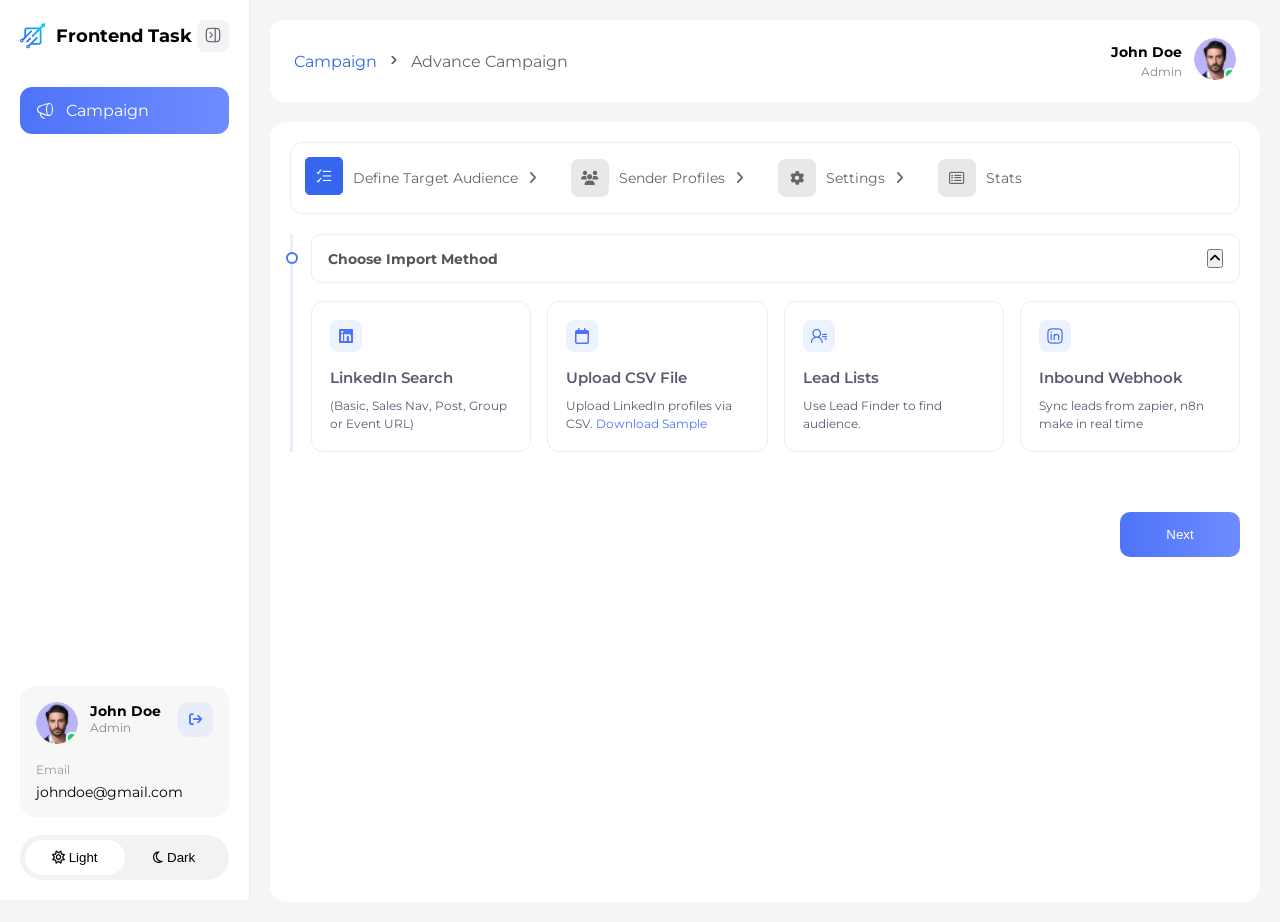
==== advance_campaign.html @ a143067f "first committ" ====
<!DOCTYPE html>
<html lang="en">

<head>
    <meta charset="UTF-8" />
    <meta name="viewport" content="width=device-width, initial-scale=1.0" />
    <title>Campaign Workflow</title>

    <!-- GOOGLE FONT -->
    <link rel="preconnect" href="https://fonts.googleapis.com">
    <link rel="preconnect" href="https://fonts.gstatic.com" crossorigin>

    <link href="https://fonts.googleapis.com/css2?family=Montserrat:wght@400;500;600;700&display=swap" rel="stylesheet">

    <!-- FONT AWESOME -->
    <link rel="stylesheet" href="https://cdnjs.cloudflare.com/ajax/libs/font-awesome/6.5.1/css/all.min.css" />

    <!-- CSS -->
    <link rel="stylesheet" href="advance_campaign.css">
    <link rel="stylesheet" href="style2.css">

</head>

<body>

    <!-- MOBILE MENU BUTTON -->
    <button class="menu-toggle" id="menuToggle">
        <i class="fa-solid fa-bars"></i>
    </button>

    <!-- SIDEBAR -->
    <aside class="sidebar" id="sidebar">

        <!-- LOGO -->
        <div class="logo-section">
            <div class="logo">
                <!-- <i class="fa-solid fa-pen-ruler"></i> -->
                <img src="./assets/Isolation_Mode.svg" alt="">
                <h2>Frontend Task</h2>
            </div>

            <button class="collapse-btn">
                <img src="./assets/panel-right-close.svg" alt="">
            </button>
        </div>

        <!-- MENU -->
        <nav class="menu">
            <a href="#" class="menu-item active">
                <img src="./assets/marketing.svg" alt="">
                <span>Campaign</span>
            </a>
        </nav>

        <!-- BOTTOM PROFILE -->
        <div class="sidebar-bottom">

            <div class="profile-card">

                <div class="profile-top">
                    <div class="profile-info">

                        <img src="./assets/Active.png" alt="Profile">

                        <div>
                            <h4>John Doe</h4>
                            <p>Admin</p>
                        </div>
                    </div>

                    <button class="logout-btn">
                        <i class="fa-solid fa-arrow-right-from-bracket"></i>
                    </button>
                </div>

                <div class="email">
                    <span>Email</span>
                    <p>johndoe@gmail.com</p>
                </div>

            </div>

            <!-- THEME TOGGLE -->
            <div class="theme-toggle">
                <button class="theme-btn active">
                    <i class="fa-regular fa-sun"></i>
                    Light
                </button>

                <button class="theme-btn">
                    <i class="fa-regular fa-moon"></i>
                    Dark
                </button>
            </div>

        </div>

    </aside>

    <!-- MAIN -->

    <main class="main-content">


        <!-- TOPBAR -->
        <header class="topbar">

            <div class="breadcrumb">
                <p style="color: #3666EE;">Campaign</p>
                <span><img src="./assets/⭐️ Icon.svg" alt=""></span>
                <p>Advance Campaign</p>
            </div>


            <div class="top-profile">
                <div class="top-profile-text">
                    <h4>John Doe</h4>
                    <span>Admin</span>
                </div>

                <div class="top-avatar">
                    <img src="./assets/Active.png" alt="Avatar">
                    <span class="status-dot"></span>
                </div>
            </div>

        </header>

        <!-- CONTENT -->

        <section class="content-wrapper">

            <!-- STEPPER -->

            <div class="stepper">

                <div class="step active-step">

                    <div class="step-iconnn">
                        <!-- <i class="fa-solid fa-list-check"></i> -->
                        <img src="./assets/default.png" alt="">
                    </div>

                    <span>Define Target Audience</span>

                    <i class="fa-solid fa-angle-right arrow"></i>

                </div>

                <div class="step">

                    <div class="step-icon">
                        <i class="fa-solid fa-users"></i>
                    </div>

                    <span>Sender Profiles</span>

                    <i class="fa-solid fa-angle-right arrow"></i>

                </div>

                <div class="step">

                    <div class="step-icon">
                        <i class="fa-solid fa-gear"></i>
                    </div>

                    <span>Settings</span>

                    <i class="fa-solid fa-angle-right arrow"></i>

                </div>

                <div class="step">

                    <div class="step-icon">
                        <i class="fa-regular fa-rectangle-list"></i>
                    </div>

                    <span>Stats</span>

                </div>

            </div>

            <!-- IMPORT SECTION -->

            <div class="import-section">

                <!-- HEADER -->

                <div class="import-header">

                    <div class="import-left">
                        <h3>Choose Import Method</h3>
                    </div>
                    <span class="circle"></span>

                    <button class="collapse-import">
                        <i class="fa-solid fa-angle-up"></i>
                    </button>

                </div>

                <!-- CARDS -->

                <div class="import-cards">

                    <!-- CARD -->

                    <div class="import-card">

                        <div class="card-icon">
                            <i class="fa-brands fa-linkedin"></i>
                        </div>

                        <h4>LinkedIn Search</h4>

                        <p>
                            (Basic, Sales Nav, Post,
                            Group or Event URL)
                        </p>

                    </div>

                    <!-- CARD -->

                    <div class="import-card">

                        <div class="card-icon">
                            <i class="fa-regular fa-calendar"></i>
                        </div>

                        <h4>Upload CSV File</h4>

                        <p>
                            Upload LinkedIn profiles
                            via CSV.
                            <a href="#">Download Sample</a>
                        </p>

                    </div>

                    <!-- CARD -->

                    <div class="import-card">

                        <div class="card-icon">
                            <!-- <i class="fa-solid fa-user-plus"></i> -->
                             <img src="./assets//user-list.png">
                        </div>

                        <h4>Lead Lists</h4>

                        <p>
                            Use Lead Finder to find audience.
                        </p>

                    </div>

                    <!-- CARD -->

                    <div class="import-card">

                        <div class="card-icon">
                            <!-- <i class="fa-brands fa-linkedin"></i> -->
                             <img src="./assets/linkedin-01.png">
                        </div>

                        <h4>Inbound Webhook</h4>

                        <p>
                            Sync leads from zapier,
                            n8n make in real time
                        </p>

                    </div>

                </div>

            </div>

            <!-- FOOTER BUTTON -->

            <div class="bottom-btn">

                <button class="next-btn">
                    Next
                </button>

            </div>

        </section>

    </main>




</body>

</html>
    <!-- JS -->
    <script>
        const menuToggle = document.getElementById("menuToggle");
        const sidebar = document.getElementById("sidebar");

        menuToggle.addEventListener("click", () => {
            sidebar.classList.toggle("active");
        });

        /* =========================
   WORKFLOW MODAL
========================= */

        const campaignBtn = document.querySelector(".campaign-btn");
        const workflowModal = document.getElementById("workflowModal");
        const closeModal = document.getElementById("closeModal");
        const secondaryCloseBtn = document.querySelector(".secondary-btn");

        /* OPEN MODAL */

        campaignBtn.addEventListener("click", () => {

            workflowModal.classList.add("active");
            document.body.style.overflow = "hidden";

        });

        /* CLOSE MODAL */

        function closeWorkflowModal() {

            workflowModal.classList.remove("active");
            document.body.style.overflow = "";

        }

        closeModal.addEventListener("click", closeWorkflowModal);

        secondaryCloseBtn.addEventListener("click", closeWorkflowModal);

        /* CLOSE OUTSIDE */

        workflowModal.addEventListener("click", (e) => {

            if (e.target === workflowModal) {
                closeWorkflowModal();
            }

        });

    </script>
---- advance_campaign.css ----
/* =========================
   GLOBAL
========================= */

* {
    margin: 0;
    padding: 0;
    box-sizing: border-box;
}

body {
    font-family: "Montserrat", sans-serif;
    background: #f5f5f7;
    display: flex;
    min-height: 100vh;
    overflow-x: hidden;
}

/* =========================
   MOBILE TOGGLE
========================= */
.menu{
    flex:1;
}
.menu-toggle {
    position: fixed;
    top: 15px;
    left: 15px;
    width: 45px;
    height: 45px;
    border: none;
    background: #4e73f8;
    color: #fff;
    border-radius: 10px;
    font-size: 18px;
    z-index: 999;
    display: none;
}

/* =========================
   SIDEBAR
========================= */

.sidebar {
    width: 250px;
    background: #fff;
    border-right: 1px solid #ececec;

    padding: 20px;

    display: flex;
    flex-direction: column;
    justify-content: space-between;

    position: fixed;
    top: 0;
    left: 0;

    height: 100vh;

    transition: 0.3s ease;
}

/* LOGO */

.logo-section {
    display: flex;
    align-items: center;
    justify-content: space-between;

    margin-bottom: 35px;
}

.logo {
    display: flex;
    align-items: center;
    gap: 10px;
}

.logo i {
    color: #4e73f8;
}

.logo h2 {
    font-size: 18px;
}

/* BUTTON */

.collapse-btn {
    width: 32px;
    height: 32px;

    border: none;

    border-radius: 8px;

    background: #f3f3f3;

    cursor: pointer;
}

/* MENU */

.menu-item {
    display: flex;
    align-items: center;
    gap: 12px;

    padding: 14px 16px;

    border-radius: 12px;

    text-decoration: none;

    color: #666;

    transition: 0.3s ease;
}

.menu-item.active {
    background: linear-gradient(90deg, #4e73f8, #6f8cff);
    color: #fff;
}

/* PROFILE */

.sidebar-bottom {
    display: flex;
    flex-direction: column;
    gap: 18px;
}

.profile-card {
    background: #f7f7f7;
    border-radius: 16px;
    padding: 16px;
}

.profile-top {
    display: flex;
    justify-content: space-between;
}

.profile-info {
    display: flex;
    gap: 12px;
}

.profile-info img {
    width: 42px;
    height: 42px;
    border-radius: 50%;
}

.profile-info h4 {
    font-size: 14px;
}

.profile-info p {
    font-size: 12px;
    color: #888;
}

.logout-btn {
    width: 35px;
    height: 35px;
    border: none;
    background: #e8edf9;
    border-radius: 10px;
    color: #4e73f8;
}

.email {
    margin-top: 15px;
}

.email span {
    font-size: 12px;
    color: #999;
}

.email p {
    font-size: 14px;
    margin-top: 5px;
}

/* THEME */

.theme-toggle {
    display: flex;
    background: #f2f2f2;
    border-radius: 40px;
    padding: 5px;
}

.theme-btn {
    flex: 1;
    padding: 10px;
    border: none;
    background: transparent;
    border-radius: 30px;
}

.theme-btn.active {
    background: #fff;
}

/* =========================
   MAIN
========================= */

.main-content {
    margin-left: 250px;
    width: calc(100% - 250px);
    padding: 20px;
}

/* TOPBAR */

.topbar {
    background: #fff;
    padding: 18px 24px;

    display: flex;
    align-items: center;
    justify-content: space-between;

    border-radius: 14px;

    margin-bottom: 20px;
}

/* BREADCRUMB */

.breadcrumb {
    display: flex;
    align-items: center;
    gap: 10px;

    color: #666;
}

.active-text {
    color: #4e73f8;
}

/* PROFILE */

.top-profile {
    display: flex;
    align-items: center;
    gap: 12px;
}

.top-profile img {
    width: 42px;
    height: 42px;
    border-radius: 50%;
}

.top-profile-text {
    text-align: right;
}

.top-profile-text h4 {
    font-size: 14px;
}

.top-profile-text span {
    font-size: 12px;
    color: #888;
}

/* =========================
   CONTENT
========================= */

.content-wrapper {
    background: #fff;
    border-radius: 16px;
    padding: 20px;
    min-height: calc(100vh - 120px);
}

/* =========================
   STEPPER
========================= */

.stepper {
    display: flex;
    align-items: center;
    gap: 34px;

    padding: 14px;

    border: 1px solid #ececec;
    border-radius: 12px;

    overflow-x: auto;
}

.step {
    display: flex;
    align-items: center;
    gap: 10px;

    white-space: nowrap;

    color: #666;

    font-size: 14px;
}

.step-icon {
    width: 38px;
    height: 38px;

    border-radius: 8px;

    background: #E8E8E8;

    display: flex;
    align-items: center;
    justify-content: center;
}

.active-step .step-icon {
    background: #4e73f8;
    color: #fff;
}

/* =========================
   IMPORT SECTION
========================= */

.import-section {
    margin-top: 20px;

    border-left: 3px solid #EAEFFF;

    position: relative;

    padding-left: 18px;
}

.import-header {
    border: 1px solid #ececec;
    border-radius: 10px;
    padding: 14px 16px;
    display: flex;
    align-items: center;
    justify-content: space-between;
}

.import-left {
    display: flex;
    align-items: center;
    gap: 12px;
}

.circle {

        width: 12px;
    height: 12px;

    border: 2px solid #4e73f8;
    background: #fff;

    border-radius: 50%;

    position: absolute;

    left: -7px;
    top: 18px;
}

.import-header h3 {
    font-size: 14px;
    color: #555;
}

/* IMPORT CARDS */

.import-cards {
    margin-top: 18px;

    display: grid;
    grid-template-columns: repeat(4, 1fr);

    gap: 16px;
}

/* CARD */

.import-card {
    border: 1px solid #ececec;
    border-radius: 12px;

    padding: 18px;

    transition: 0.3s ease;

    cursor: pointer;
}

.import-card:hover {
    border-color: #4e73f8;
    transform: translateY(-3px);
}

.card-icon {
    width: 32px;
    height: 32px;

    border-radius: 8px;

    background: #edf2ff;

    color: #4e73f8;

    display: flex;
    align-items: center;
    justify-content: center;

    margin-bottom: 16px;
}

.import-card h4 {
    font-size: 15px;
    margin-bottom: 10px;
    color: #5E5873;
    font-weight: 600;
}

.import-card p {
    font-size: 12px;
    color: #5E5873;
    line-height: 1.5;
}

.import-card a {
    color: #4e73f8;
    text-decoration: none;
}

/* =========================
   BUTTON
========================= */

.bottom-btn {
    margin-top: 60px;
    display: flex;
    justify-content: flex-end;
}

.next-btn {
    width: 120px;
    height: 45px;

    border: none;

    border-radius: 10px;

    background: linear-gradient(90deg, #4e73f8, #6f8cff);

    color: #fff;

    cursor: pointer;
}

/* =========================
   TABLET
========================= */

@media (max-width: 1024px) {

    .import-cards {
        grid-template-columns: repeat(2, 1fr);
    }

}

/* =========================
   MOBILE
========================= */

@media (max-width: 768px) {

    .menu-toggle {
        display: block;
    }

    .sidebar {
        left: -100%;
        z-index: 1000;
    }

    .sidebar.active {
        left: 0;
    }

    .main-content {
        margin-left: 0;
        width: 100%;
        padding: 15px;
    }

    .topbar {
        margin-top: 55px;
    }

    .top-profile-text {
        display: none;
    }

    .import-cards {
        grid-template-columns: 1fr;
    }

    .stepper {
        overflow-x: auto;
    }

}

/* =========================
   SMALL MOBILE
========================= */

@media (max-width: 480px) {

    .topbar {
        flex-direction: column;
        align-items: flex-start;
        gap: 15px;
    }

    .bottom-btn {
        justify-content: center;
    }

    .next-btn {
        width: 100%;
    }

}
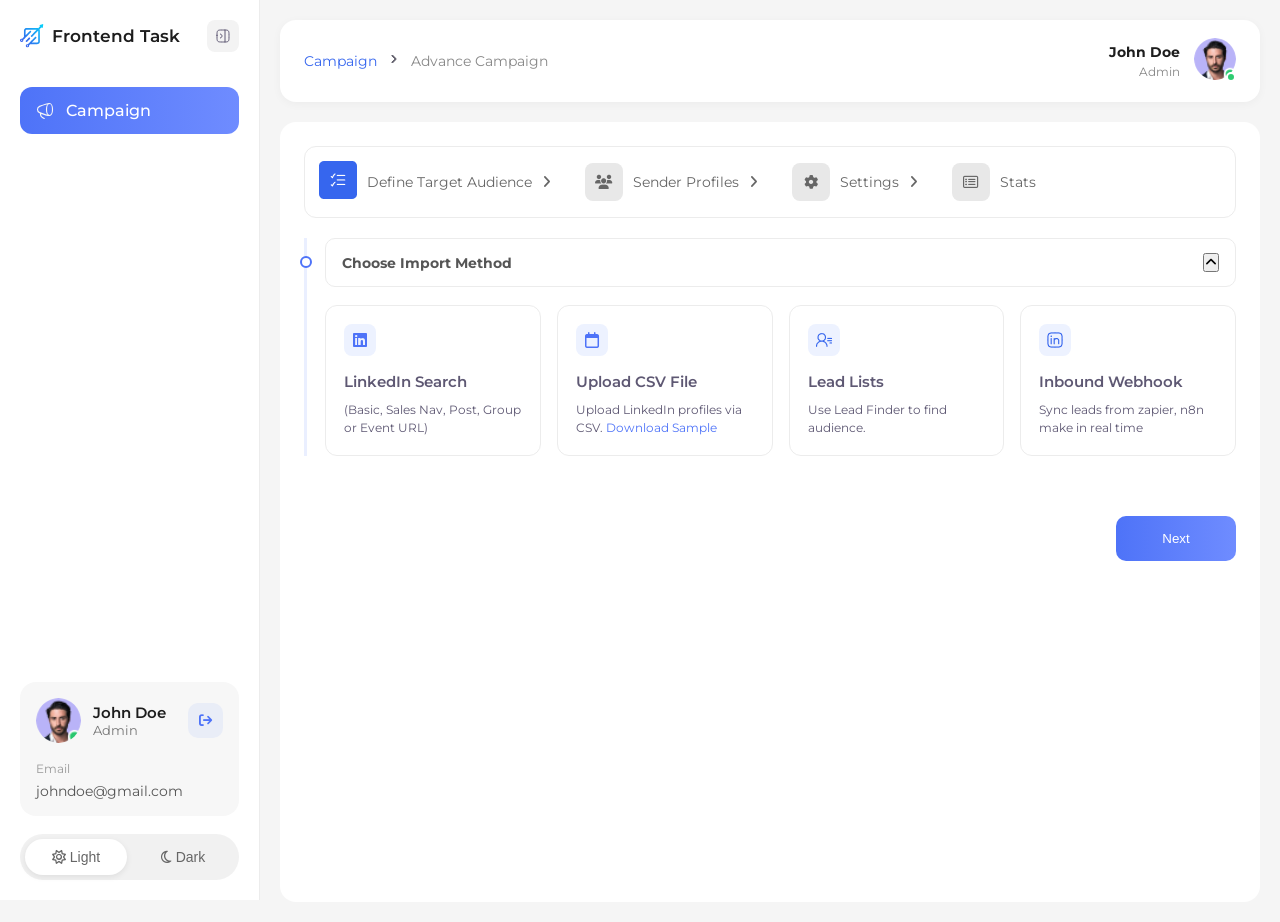
==== commit 5cd07dc0: "fixed toggle button" ====
--- a/advance_campaign.html
+++ b/advance_campaign.html
@@ -17,11 +17,37 @@
 
     <!-- CSS -->
     <link rel="stylesheet" href="advance_campaign.css">
-    <link rel="stylesheet" href="style2.css">
+    <link rel="stylesheet" href="style.css">
+
+    <style>
+        /* IMPORT COLLAPSE */
+
+.import-cards {
+    overflow: hidden;
+    max-height: 1000px;
+    opacity: 1;
+    transition: all 0.35s ease;
+}
+
+.import-cards.hide-import {
+    max-height: 0;
+    opacity: 0;
+    margin-top: 0;
+    pointer-events: none;
+}
+
+.collapse-import {
+    transition: 0.3s ease;
+}
+
+.collapse-import.rotate {
+    transform: rotate(180deg);
+}
+    </style>
 
 </head>
-
 <body>
+    <div class="sidebar-overlay" id="sidebarOverlay"></div>
 
     <!-- MOBILE MENU BUTTON -->
     <button class="menu-toggle" id="menuToggle">
@@ -300,54 +326,67 @@
 </body>
 
 </html>
-    <!-- JS -->
-    <script>
-        const menuToggle = document.getElementById("menuToggle");
-        const sidebar = document.getElementById("sidebar");
-
-        menuToggle.addEventListener("click", () => {
-            sidebar.classList.toggle("active");
-        });
-
-        /* =========================
-   WORKFLOW MODAL
+<script>
+    /* =========================
+   MOBILE SIDEBAR TOGGLE
 ========================= */
 
-        const campaignBtn = document.querySelector(".campaign-btn");
-        const workflowModal = document.getElementById("workflowModal");
-        const closeModal = document.getElementById("closeModal");
-        const secondaryCloseBtn = document.querySelector(".secondary-btn");
-
-        /* OPEN MODAL */
-
-        campaignBtn.addEventListener("click", () => {
-
-            workflowModal.classList.add("active");
-            document.body.style.overflow = "hidden";
-
-        });
-
-        /* CLOSE MODAL */
-
-        function closeWorkflowModal() {
-
-            workflowModal.classList.remove("active");
-            document.body.style.overflow = "";
-
-        }
-
-        closeModal.addEventListener("click", closeWorkflowModal);
-
-        secondaryCloseBtn.addEventListener("click", closeWorkflowModal);
-
-        /* CLOSE OUTSIDE */
-
-        workflowModal.addEventListener("click", (e) => {
-
-            if (e.target === workflowModal) {
-                closeWorkflowModal();
-            }
-
-        });
-
-    </script>+const menuToggle = document.getElementById("menuToggle");
+const sidebar = document.getElementById("sidebar");
+const sidebarOverlay = document.getElementById("sidebarOverlay");
+const menuIcon = menuToggle.querySelector("i");
+
+/* OPEN / CLOSE */
+
+menuToggle.addEventListener("click", function (e) {
+
+    e.stopPropagation();
+
+    sidebar.classList.toggle("active");
+    sidebarOverlay.classList.toggle("active");
+
+    if (sidebar.classList.contains("active")) {
+
+        menuIcon.classList.remove("fa-bars");
+        menuIcon.classList.add("fa-xmark");
+
+        document.body.style.overflow = "hidden";
+
+    } else {
+
+        closeSidebar();
+
+    }
+
+});
+
+/* CLOSE FUNCTION */
+
+function closeSidebar() {
+
+    sidebar.classList.remove("active");
+    sidebarOverlay.classList.remove("active");
+
+    menuIcon.classList.remove("fa-xmark");
+    menuIcon.classList.add("fa-bars");
+
+    document.body.style.overflow = "";
+
+}
+
+/* CLICK OUTSIDE */
+
+sidebarOverlay.addEventListener("click", closeSidebar);
+
+/* DESKTOP RESET */
+
+window.addEventListener("resize", function () {
+
+    if (window.innerWidth > 768) {
+
+        closeSidebar();
+
+    }
+
+});
+</script>
--- a/advance_campaign.css
+++ b/advance_campaign.css
@@ -33,7 +33,7 @@
     color: #fff;
     border-radius: 10px;
     font-size: 18px;
-    z-index: 999;
+    z-index: 1100;
     display: none;
 }
 
@@ -485,15 +485,27 @@
    MOBILE
 ========================= */
 
+/* =========================
+   MOBILE
+========================= */
+
 @media (max-width: 768px) {
 
     .menu-toggle {
-        display: block;
+        display: flex;
+        align-items: center;
+        justify-content: center;
     }
 
     .sidebar {
+        position: fixed;
+        top: 0;
         left: -100%;
-        z-index: 1000;
+        width: 260px;
+        height: 100vh;
+        background: #fff;
+        z-index: 1001;
+        transition: left 0.3s ease;
     }
 
     .sidebar.active {
@@ -507,21 +519,36 @@
     }
 
     .topbar {
-        margin-top: 55px;
-    }
-
-    .top-profile-text {
-        display: none;
+        margin-top: 60px;
     }
 
     .import-cards {
         grid-template-columns: 1fr;
     }
 
-    .stepper {
-        overflow-x: auto;
-    }
-
+}
+
+/* =========================
+   OVERLAY
+========================= */
+
+.sidebar-overlay {
+    position: fixed;
+    inset: 0;
+
+    background: rgba(0,0,0,0.4);
+
+    opacity: 0;
+    visibility: hidden;
+
+    transition: 0.3s ease;
+
+    z-index: 999;
+}
+
+.sidebar-overlay.active {
+    opacity: 1;
+    visibility: visible;
 }
 
 /* =========================
--- a/style.css
+++ b/style.css
@@ -0,0 +1,1069 @@
+/* =========================
+   GLOBAL STYLES
+========================= */
+
+* {
+    margin: 0;
+    padding: 0;
+    box-sizing: border-box;
+}
+
+html {
+    font-size: 16px;
+    scroll-behavior: smooth;
+}
+
+body {
+    font-family: "Montserrat", sans-serif;
+    background: #f5f5f5;
+    color: #1d1d1d;
+    display: flex;
+    min-height: 100vh;
+    overflow-x: hidden;
+}
+
+/* =========================
+   MOBILE MENU BUTTON
+========================= */
+
+.menu-toggle {
+    position: fixed;
+    top: 15px;
+    left: 15px;
+    width: 45px;
+    height: 45px;
+    border: none;
+    border-radius: 10px;
+    background: #4e73f8;
+    color: #fff;
+    font-size: 18px;
+    cursor: pointer;
+    z-index: 1200;
+    display: none;
+}
+
+/* =========================
+   SIDEBAR
+========================= */
+
+.sidebar {
+    width: 260px;
+    min-width: 260px;
+    background: #fff;
+    border-right: 1px solid #ececec;
+    padding: 20px;
+    display: flex;
+    flex-direction: column;
+    justify-content: space-between;
+    position: fixed;
+    left: 0;
+    top: 0;
+    height: 100vh;
+    transition: 0.3s ease;
+    z-index: 1000;
+}
+
+/* LOGO */
+
+.logo-section {
+    display: flex;
+    align-items: center;
+    justify-content: space-between;
+    margin-bottom: 35px;
+    gap: 10px;
+}
+
+.logo {
+    display: flex;
+    align-items: center;
+    gap: 8px;
+}
+
+.logo img {
+    width: 24px;
+}
+
+.logo h2 {
+    font-size: 17px;
+    font-weight: 600;
+    white-space: nowrap;
+}
+
+.collapse-btn {
+    width: 32px;
+    height: 32px;
+    border: none;
+    border-radius: 8px;
+    background: #f3f3f3;
+    cursor: pointer;
+    display: flex;
+    align-items: center;
+    justify-content: center;
+}
+
+.collapse-btn img {
+    width: 16px;
+}
+
+/* MENU */
+
+.menu {
+    flex: 1;
+}
+
+.menu-item {
+    display: flex;
+    align-items: center;
+    gap: 12px;
+    padding: 14px 16px;
+    border-radius: 12px;
+    text-decoration: none;
+    color: #666;
+    transition: 0.3s;
+    font-weight: 500;
+}
+
+.menu-item img {
+    width: 18px;
+}
+
+.menu-item:hover {
+    background: #edf2ff;
+    color: #4e73f8;
+}
+
+.menu-item.active {
+    background: linear-gradient(90deg, #4e73f8, #6f8cff);
+    color: #fff;
+}
+
+/* PROFILE CARD */
+
+.sidebar-bottom {
+    display: flex;
+    flex-direction: column;
+    gap: 18px;
+}
+
+.profile-card {
+    background: #f7f7f7;
+    padding: 16px;
+    border-radius: 16px;
+    width: 100%;
+}
+
+.profile-top {
+    display: flex;
+    justify-content: space-between;
+    align-items: center;
+    gap: 10px;
+}
+
+.profile-info {
+    display: flex;
+    gap: 12px;
+    align-items: center;
+    min-width: 0;
+}
+
+.profile-info img {
+    width: 45px;
+    height: 45px;
+    border-radius: 50%;
+    flex-shrink: 0;
+}
+
+.profile-info h4 {
+    font-size: 15px;
+    font-weight: 600;
+}
+
+.profile-info p {
+    font-size: 13px;
+    color: #777;
+}
+
+.logout-btn {
+    width: 35px;
+    height: 35px;
+    border: none;
+    border-radius: 10px;
+    cursor: pointer;
+    background: #e9edf7;
+    color: #4e73f8;
+    flex-shrink: 0;
+}
+
+.email {
+    margin-top: 15px;
+}
+
+.email span {
+    font-size: 12px;
+    color: #999;
+}
+
+.email p {
+    margin-top: 5px;
+    font-size: 14px;
+    color: #555;
+    word-break: break-word;
+}
+
+/* THEME TOGGLE */
+
+.theme-toggle {
+    background: #f1f1f1;
+    border-radius: 40px;
+    padding: 5px;
+    display: flex;
+    gap: 5px;
+}
+
+.theme-btn {
+    flex: 1;
+    border: none;
+    background: none;
+    padding: 10px;
+    border-radius: 30px;
+    cursor: pointer;
+    transition: 0.3s;
+    color: #666;
+    font-size: 14px;
+}
+
+.theme-btn.active {
+    background-color: #fff;
+    box-shadow: 0 2px 6px rgba(0, 0, 0, 0.08);
+}
+
+/* =========================
+   MAIN CONTENT
+========================= */
+
+.main-content {
+    margin-left: 260px;
+    width: calc(100% - 260px);
+    padding: 20px;
+    transition: 0.3s ease;
+}
+
+/* TOPBAR */
+
+.topbar {
+    background: #fff;
+    padding: 18px 24px;
+    display: flex;
+    align-items: center;
+    justify-content: space-between;
+    box-shadow: 0 2px 10px rgba(0, 0, 0, 0.04);
+    margin-bottom: 20px;
+    width: 100%;
+    border-radius: 16px;
+    gap: 20px;
+}
+
+/* BREADCRUMB */
+
+.breadcrumb {
+    display: flex;
+    align-items: center;
+    gap: 10px;
+    color: #888;
+    font-size: 14px;
+    flex-wrap: wrap;
+}
+
+.breadcrumb i {
+    color: #4e73f8;
+}
+
+/* PROFILE */
+
+.top-profile {
+    display: flex;
+    align-items: center;
+    gap: 14px;
+}
+
+.top-profile-text {
+    text-align: right;
+}
+
+.top-profile-text h4 {
+    font-size: 14px;
+}
+
+.top-profile-text span {
+    font-size: 12px;
+    color: #888;
+}
+
+.top-avatar {
+    position: relative;
+}
+
+.top-avatar img {
+    width: 42px;
+    height: 42px;
+    border-radius: 50%;
+}
+
+.status-dot {
+    position: absolute;
+    width: 10px;
+    height: 10px;
+    background: #2ecc71;
+    border-radius: 50%;
+    right: 0;
+    bottom: 2px;
+    border: 2px solid #fff;
+}
+
+/* CONTENT WRAPPER */
+
+.content-wrapper {
+    background: #fff;
+    border-radius: 16px;
+    min-height: calc(100vh - 120px);
+    padding: 24px;
+    width: 100%;
+}
+
+/* FILTER AREA */
+
+.filter-area {
+    display: flex;
+    gap: 16px;
+    margin-bottom: 40px;
+    flex-wrap: wrap;
+}
+
+.select-box {
+    min-width: 180px;
+}
+
+.select-box select {
+    width: 100%;
+    height: 44px;
+    border: 1px solid #ddd;
+    border-radius: 10px;
+    padding: 0 14px;
+    outline: none;
+    color: #666;
+    cursor: pointer;
+    background: #fff;
+}
+
+.search-box {
+    width: 260px;
+    max-width: 100%;
+    height: 44px;
+    border: 1px solid #ddd;
+    border-radius: 10px;
+    display: flex;
+    align-items: center;
+    padding: 0 14px;
+    gap: 10px;
+}
+
+.search-box img {
+    width: 16px;
+}
+
+.search-box input {
+    border: none;
+    outline: none;
+    width: 100%;
+    font-size: 14px;
+    background: transparent;
+}
+
+/* EMPTY STATE */
+
+.empty-state {
+    display: flex;
+    flex-direction: column;
+    align-items: center;
+    justify-content: center;
+    text-align: center;
+    padding: 40px 20px;
+    min-height: 60vh;
+}
+
+.empty-state img {
+    width: 100%;
+    max-width: 320px;
+    height: auto;
+    object-fit: contain;
+}
+
+.campaign-btn {
+    margin-top: 25px;
+    background: linear-gradient(90deg, #4e73f8, #6f8cff);
+    border: none;
+    color: #fff;
+    padding: 14px 28px;
+    border-radius: 10px;
+    font-size: 15px;
+    cursor: pointer;
+    transition: 0.3s ease;
+}
+
+.campaign-btn:hover {
+    transform: translateY(-2px);
+    box-shadow: 0 8px 20px rgba(78, 115, 248, 0.3);
+}
+
+/* =========================
+   LARGE SCREEN
+========================= */
+
+@media (min-width: 1440px) {
+
+    .main-content {
+        padding: 30px;
+    }
+
+    .content-wrapper {
+        min-height: calc(100vh - 140px);
+    }
+}
+
+/* =========================
+   TABLET
+========================= */
+
+@media (max-width: 1024px) {
+
+    .sidebar {
+        width: 220px;
+        min-width: 220px;
+    }
+
+    .main-content {
+        margin-left: 220px;
+        width: calc(100% - 220px);
+    }
+
+    .topbar {
+        padding: 16px 18px;
+    }
+}
+
+/* =========================
+   MOBILE
+========================= */
+
+@media (max-width: 768px) {
+
+    .menu-toggle {
+        display: flex;
+        align-items: center;
+        justify-content: center;
+    }
+
+    .sidebar {
+        left: -100%;
+        width: 260px;
+    }
+
+    .sidebar.active {
+        left: 0;
+    }
+
+    .main-content {
+        margin-left: 0;
+        width: 100%;
+        padding: 15px;
+    }
+
+    .topbar {
+        margin-top: 60px;
+        padding: 16px;
+    }
+
+    .top-profile-text {
+        display: none;
+    }
+
+    .filter-area {
+        flex-direction: column;
+    }
+
+    .select-box,
+    .search-box {
+        width: 100%;
+    }
+
+    .content-wrapper {
+        padding: 18px;
+    }
+
+    .empty-state {
+        min-height: 50vh;
+    }
+
+    .empty-state img {
+        max-width: 240px;
+    }
+
+    .campaign-btn {
+        width: 100%;
+        max-width: 250px;
+    }
+}
+
+/* =========================
+   SMALL MOBILE
+========================= */
+
+@media (max-width: 480px) {
+
+    .topbar {
+        flex-direction: column;
+        align-items: flex-start;
+        gap: 14px;
+    }
+
+    .breadcrumb {
+        font-size: 13px;
+    }
+
+    .content-wrapper {
+        padding: 15px;
+    }
+
+    .profile-card {
+        padding: 14px;
+    }
+
+    .theme-btn {
+        font-size: 13px;
+        padding: 8px;
+    }
+
+    .campaign-btn {
+        width: 100%;
+    }
+}
+
+/* =========================
+   WORKFLOW MODAL
+========================= */
+
+.workflow-modal-overlay {
+    position: fixed;
+    inset: 0;
+    background: rgba(0, 0, 0, 0.45);
+    backdrop-filter: blur(6px);
+
+    display: flex;
+    align-items: center;
+    justify-content: center;
+
+    padding: 20px;
+
+    z-index: 2000;
+
+    opacity: 0;
+    visibility: hidden;
+
+    transition: 0.3s ease;
+}
+
+.workflow-modal-overlay.active {
+    opacity: 1;
+    visibility: visible;
+}
+
+/* =========================
+   MODAL BOX
+========================= */
+
+.workflow-modal {
+    width: 100%;
+    max-width: 610px;
+
+    max-height: 90vh;
+    overflow-y: auto;
+
+    background: #ffffff;
+
+    border-radius: 16px;
+
+    overflow-x: hidden;
+
+    box-shadow:
+        0 10px 30px rgba(0, 0, 0, 0.12),
+        0 2px 10px rgba(0, 0, 0, 0.06);
+
+    transform: translateY(20px) scale(0.96);
+
+    transition: 0.3s ease;
+
+}
+
+.workflow-modal-overlay.active .workflow-modal {
+    transform: translateY(0) scale(1);
+}
+
+/* =========================
+   HEADER
+========================= */
+
+.workflow-header {
+    padding: 24px 28px 16px;
+
+    border-bottom: 1px solid #f1f1f1;
+
+    display: flex;
+    align-items: flex-start;
+    justify-content: space-between;
+    max-width: 685px;
+
+    gap: 20px;
+}
+
+.workflow-header-content {
+    flex: 1;
+}
+
+.workflow-header h2 {
+    font-size: 22px;
+    line-height: 1.3;
+    font-weight: 600;
+    color: #5E5873;
+
+    margin-bottom: 6px;
+}
+
+.workflow-header p {
+    font-size: 14px;
+    line-height: 1.5;
+    font-weight: 400;
+
+    color: #6E6B7B;
+}
+
+/* CLOSE BUTTON */
+
+.close-modal {
+    width: 36px;
+    height: 36px;
+
+    border: none;
+
+    background: #f5f5f5;
+
+    border-radius: 50%;
+
+    cursor: pointer;
+
+    transition: 0.3s ease;
+
+    flex-shrink: 0;
+
+    display: flex;
+    align-items: center;
+    justify-content: center;
+
+    color: #6E6B7B;
+}
+
+.close-modal:hover {
+    background: #ececec;
+    transform: rotate(90deg);
+}
+
+/* =========================
+   BODY
+========================= */
+
+.workflow-body {
+    padding: 24px 28px;
+
+    display: flex;
+    flex-direction: column;
+
+    gap: 18px;
+}
+
+/* =========================
+   WORKFLOW CARD
+========================= */
+
+.workflow-card {
+    border: 1px solid #e9e9ef;
+
+    border-radius: 14px;
+
+    padding: 20px;
+
+    display: flex;
+    align-items: center;
+    justify-content: space-between;
+
+    gap: 20px;
+
+    cursor: pointer;
+
+    transition: all 0.3s ease;
+
+    background: #ffffff;
+}
+
+.workflow-card:hover {
+    border-color: #4e73f8;
+
+    transform: translateY(-2px);
+
+    box-shadow: 0 10px 24px rgba(78, 115, 248, 0.08);
+}
+
+/* ACTIVE CARD */
+
+.active-workflow {
+    border-color: #c7d5ff;
+
+    background: #f8faff;
+}
+
+/* =========================
+   LEFT SECTION
+========================= */
+
+.workflow-left {
+    display: flex;
+    align-items: flex-start;
+
+    gap: 16px;
+
+    flex: 1;
+}
+
+/* =========================
+   CUSTOM RADIO BUTTON
+========================= */
+
+.radio {
+    width: 20px;
+    height: 20px;
+
+    min-width: 20px;
+
+    border-radius: 50%;
+
+    border: 2px solid #d6d6d6;
+
+    position: relative;
+
+    margin-top: 3px;
+
+    transition: 0.3s ease;
+
+    background: #ffffff;
+}
+
+/* ACTIVE RADIO */
+
+.active-radio {
+    background: #3563E9;
+
+    border-color: #3563E9;
+}
+
+/* INNER DOT */
+
+.active-radio::after {
+    content: "";
+
+    width: 7px;
+    height: 7px;
+
+    background: #ffffff;
+
+    border-radius: 50%;
+
+    position: absolute;
+
+    top: 50%;
+    left: 50%;
+
+    transform: translate(-50%, -50%);
+}
+
+/* =========================
+   CONTENT
+========================= */
+
+.workflow-content {
+    flex: 1;
+}
+
+.workflow-title-row {
+    display: flex;
+    align-items: center;
+
+    gap: 12px;
+
+    flex-wrap: wrap;
+}
+
+/* TITLE */
+
+.workflow-title-row h3 {
+    font-size: 15px;
+    line-height: 1.4;
+
+    font-weight: 700;
+
+    color: #5E5873;
+}
+
+/* BADGE */
+
+.recommended-badge {
+    background: rgba(40, 199, 111, 0.12);
+
+    color: #28C76F;
+
+    padding: 5px 12px;
+
+    border-radius: 999px;
+
+    font-size: 11px;
+
+    font-weight: 600;
+
+    line-height: 1;
+}
+
+/* DESCRIPTION */
+
+.workflow-desc {
+    margin-top: 8px;
+
+    font-size: 14px;
+    line-height: 1.5;
+
+    font-weight: 400;
+
+    color: #6E6B7B;
+}
+
+/* =========================
+   FEATURES
+========================= */
+
+.workflow-tags {
+    display: flex;
+    align-items: center;
+
+    flex-wrap: wrap;
+
+    gap: 18px;
+
+    margin-top: 14px;
+}
+
+/* EACH FEATURE */
+
+.workflow-tag {
+    position: relative;
+
+    padding-left: 16px;
+
+    font-size: 13px;
+    line-height: 1.4;
+
+    font-weight: 400;
+
+    color: #6E6B7B;
+}
+
+/* CUSTOM DOT */
+
+.workflow-tag::before {
+    content: "";
+
+    width: 7px;
+    height: 7px;
+
+    background: #B9B9C3;
+
+    border-radius: 50%;
+
+    position: absolute;
+
+    left: 0;
+    top: 50%;
+
+    transform: translateY(-50%);
+}
+
+/* =========================
+   IMAGE
+========================= */
+
+.workflow-image {
+    flex-shrink: 0;
+}
+
+.workflow-image img {
+    width: 78px;
+    max-width: 100%;
+    object-fit: contain;
+}
+
+/* =========================
+   FOOTER
+========================= */
+
+.workflow-footer {
+    padding: 0 28px 24px;
+
+    display: flex;
+    align-items: center;
+    justify-content: flex-end;
+
+    gap: 12px;
+}
+
+/* BUTTON */
+
+.modal-btn {
+    min-width: 95px;
+    height: 42px;
+
+    border: none;
+
+    border-radius: 8px;
+
+    cursor: pointer;
+
+    font-size: 14px;
+    font-weight: 500;
+
+    transition: 0.3s ease;
+}
+
+/* CLOSE BUTTON */
+
+.secondary-btn {
+    background: #E8E8E8;
+
+    color: #6E6B7B;
+}
+
+.secondary-btn:hover {
+    background: #e9e9ef;
+}
+
+/* NEXT BUTTON */
+
+.primary-btn {
+    background: linear-gradient(90deg, #4e73f8, #6f8cff);
+
+    color: #ffffff;
+}
+
+.primary-btn:hover {
+    transform: translateY(-2px);
+
+    box-shadow: 0 10px 20px rgba(78, 115, 248, 0.22);
+}
+
+/* =========================
+   TABLET
+========================= */
+
+@media (max-width: 768px) {
+
+    .workflow-modal {
+        max-width: 100%;
+    }
+
+    .workflow-header {
+        padding: 20px;
+    }
+
+    .workflow-body {
+        padding: 20px;
+    }
+
+    .workflow-footer {
+        padding: 0 20px 20px;
+    }
+
+    .workflow-card {
+        flex-direction: column;
+        align-items: flex-start;
+    }
+
+    .workflow-image {
+        width: 100%;
+        display: flex;
+        /* justify-content: flex-end; */
+    }
+
+    .workflow-image img {
+        width: 70px;
+    }
+
+    .workflow-title-row h3 {
+        font-size: 14px;
+    }
+}
+
+/* =========================
+   MOBILE
+========================= */
+
+@media (max-width: 480px) {
+
+    .workflow-modal-overlay {
+        padding: 14px;
+    }
+
+    .workflow-header {
+        padding: 18px;
+    }
+
+    .workflow-header h2 {
+        font-size: 18px;
+    }
+
+    .workflow-header p {
+        font-size: 13px;
+    }
+
+    .workflow-body {
+        padding: 18px;
+    }
+
+    .workflow-card {
+        padding: 16px;
+    }
+
+    .workflow-footer {
+        flex-direction: column;
+
+        padding: 0 18px 18px;
+    }
+
+    .modal-btn {
+        width: 100%;
+    }
+
+    .workflow-tags {
+        flex-direction: column;
+        align-items: flex-start;
+
+        gap: 10px;
+    }
+
+    .workflow-image img {
+        width: 60px;
+    }
+}
